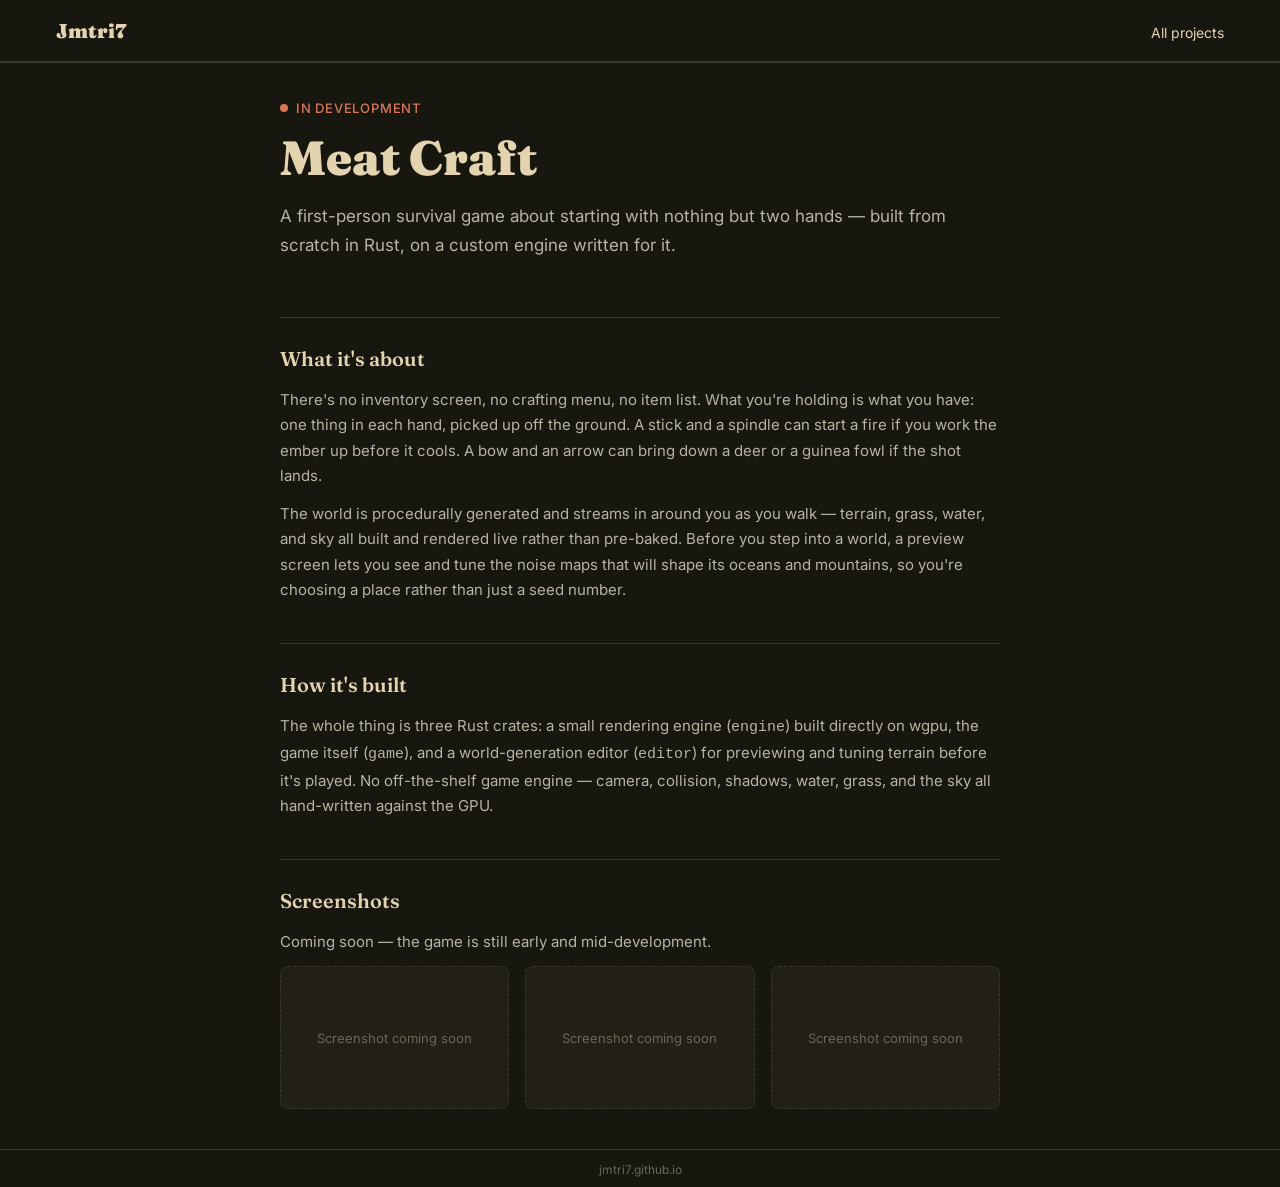
==== projects/meat-craft/index.html @ ee75c4ae "Add Meat Craft card and write-up page Meat Craft is private and still in development, so it gets a w" ====
<!DOCTYPE html>
<html lang="en">
<head>
<meta charset="utf-8">
<meta name="viewport" content="width=device-width, initial-scale=1.0">
<title>Meat Craft</title>
<meta name="description" content="Meat Craft — a primitive survival game built from scratch in Rust.">
<link href="https://fonts.googleapis.com/css2?family=Fraunces:wght@400;600;900&family=Inter:wght@400;500;600&display=swap" rel="stylesheet">
<link rel="stylesheet" href="../../css/project.css">
<style>
  body { align-items: stretch; justify-content: flex-start; padding: 96px 0 64px; }
  main {
    width: 100%;
    max-width: 760px;
    margin: 0 auto;
    padding: 0 20px;
    display: flex;
    flex-direction: column;
    gap: 40px;
  }
  .status-tag {
    display: inline-flex;
    align-items: center;
    gap: 8px;
    font-size: 13px;
    font-weight: 500;
    color: var(--accent);
    text-transform: uppercase;
    letter-spacing: 0.06em;
    margin-bottom: 16px;
  }
  .status-dot {
    width: 8px;
    height: 8px;
    border-radius: 50%;
    background: var(--accent);
  }
  h1 {
    font-family: 'Fraunces', serif;
    font-weight: 900;
    font-size: clamp(32px, 5vw, 48px);
    line-height: 1.1;
    margin: 0 0 12px;
  }
  .lede {
    font-size: 17px;
    line-height: 1.7;
    color: var(--text-muted);
  }
  h2 {
    font-family: 'Fraunces', serif;
    font-weight: 600;
    font-size: 20px;
    border-top: 1px solid var(--border);
    padding-top: 28px;
    margin: 0 0 16px;
  }
  section p {
    font-size: 15px;
    line-height: 1.7;
    color: var(--text-muted);
    margin: 0 0 12px;
  }
  section p:last-child { margin-bottom: 0; }
  .gallery {
    display: grid;
    grid-template-columns: repeat(auto-fit, minmax(200px, 1fr));
    gap: 16px;
  }
  .shot-placeholder {
    aspect-ratio: 16 / 10;
    background: var(--surface);
    border: 1px dashed var(--border);
    border-radius: 8px;
    display: flex;
    align-items: center;
    justify-content: center;
    font-size: 13px;
    color: var(--text-faint);
    text-align: center;
    padding: 16px;
  }
</style>
</head>
<body>

<header class="page-header">
  <a class="brand" href="/">Jmtri7</a>
  <nav>
    <a href="/">All projects</a>
  </nav>
</header>

<main>
  <div>
    <div class="status-tag"><span class="status-dot"></span>In development</div>
    <h1>Meat Craft</h1>
    <p class="lede">A first-person survival game about starting with nothing but two hands — built from scratch in Rust, on a custom engine written for it.</p>
  </div>

  <section>
    <h2>What it's about</h2>
    <p>There's no inventory screen, no crafting menu, no item list. What you're holding is what you have: one thing in each hand, picked up off the ground. A stick and a spindle can start a fire if you work the ember up before it cools. A bow and an arrow can bring down a deer or a guinea fowl if the shot lands.</p>
    <p>The world is procedurally generated and streams in around you as you walk — terrain, grass, water, and sky all built and rendered live rather than pre-baked. Before you step into a world, a preview screen lets you see and tune the noise maps that will shape its oceans and mountains, so you're choosing a place rather than just a seed number.</p>
  </section>

  <section>
    <h2>How it's built</h2>
    <p>The whole thing is three Rust crates: a small rendering engine (<code>engine</code>) built directly on wgpu, the game itself (<code>game</code>), and a world-generation editor (<code>editor</code>) for previewing and tuning terrain before it's played. No off-the-shelf game engine — camera, collision, shadows, water, grass, and the sky all hand-written against the GPU.</p>
  </section>

  <section>
    <h2>Screenshots</h2>
    <p>Coming soon — the game is still early and mid-development.</p>
    <div class="gallery">
      <div class="shot-placeholder">Screenshot coming soon</div>
      <div class="shot-placeholder">Screenshot coming soon</div>
      <div class="shot-placeholder">Screenshot coming soon</div>
    </div>
  </section>
</main>

<footer class="page-footer" style="position: static; margin-top: 40px;">jmtri7.github.io</footer>

</body>
</html>
---- css/project.css ----
:root {
  --bg: #17160f;
  --surface: #221f16;
  --border: #3a382c;
  --text: #e3d3af;
  --text-muted: #b9b3a3;
  --text-faint: #6b6656;
  --accent: #d97757;
}

* { box-sizing: border-box; }

html, body {
  margin: 0;
  height: 100%;
  background: var(--bg);
  color: var(--text);
  font-family: 'Inter', sans-serif;
}

body {
  display: flex;
  flex-direction: column;
  align-items: center;
  justify-content: center;
  padding: 96px 20px 64px;
}

a { color: var(--text); text-decoration: underline; text-decoration-color: var(--accent); text-underline-offset: 3px; }
a:hover { color: var(--accent); }

.page-header {
  position: fixed;
  top: 0; left: 0; right: 0;
  display: flex;
  justify-content: space-between;
  align-items: baseline;
  padding: 18px clamp(20px, 6vw, 56px);
  background: var(--bg);
  border-bottom: 2px solid var(--border);
  z-index: 10;
}

.page-header .brand {
  font-family: 'Fraunces', serif;
  font-weight: 900;
  font-size: 20px;
  text-decoration: none;
}

.page-header nav { display: flex; gap: 20px; font-size: 14px; }
.page-header nav a { text-decoration: none; }
.page-header nav a:hover { text-decoration: underline; }

.page-title {
  font-family: 'Fraunces', serif;
  font-weight: 600;
  font-size: 24px;
  margin-bottom: 8px;
  text-align: center;
}

.page-instructions {
  font-size: 14px;
  color: var(--text-muted);
  text-align: center;
  margin-bottom: 24px;
  max-width: 480px;
}

.stage {
  background: var(--surface);
  border: 1px solid var(--border);
  border-radius: 12px;
  padding: 24px;
  display: flex;
  flex-direction: column;
  align-items: center;
  gap: 16px;
}

canvas {
  max-width: 500px;
  max-height: 500px;
  width: auto;
  height: auto;
  display: block;
}

.page-footer {
  position: fixed;
  bottom: 0; left: 0; right: 0;
  text-align: center;
  font-size: 12px;
  color: var(--text-faint);
  padding: 12px;
  background: var(--bg);
  border-top: 1px solid var(--border);
}

/* Visual Maths index grid */

.grid {
  display: grid;
  grid-template-columns: repeat(auto-fit, minmax(220px, 1fr));
  gap: 20px;
  width: 100%;
  max-width: 700px;
}

.card {
  display: flex;
  flex-direction: column;
  gap: 8px;
  background: var(--surface);
  border: 1px solid var(--border);
  border-radius: 8px;
  padding: 24px;
  text-decoration: none;
}

.card:hover { border-color: var(--accent); }

.card-title {
  font-family: 'Fraunces', serif;
  font-weight: 600;
  font-size: 19px;
  color: var(--text);
  text-decoration: none;
}

.card-desc {
  font-size: 13px;
  color: var(--text-muted);
}
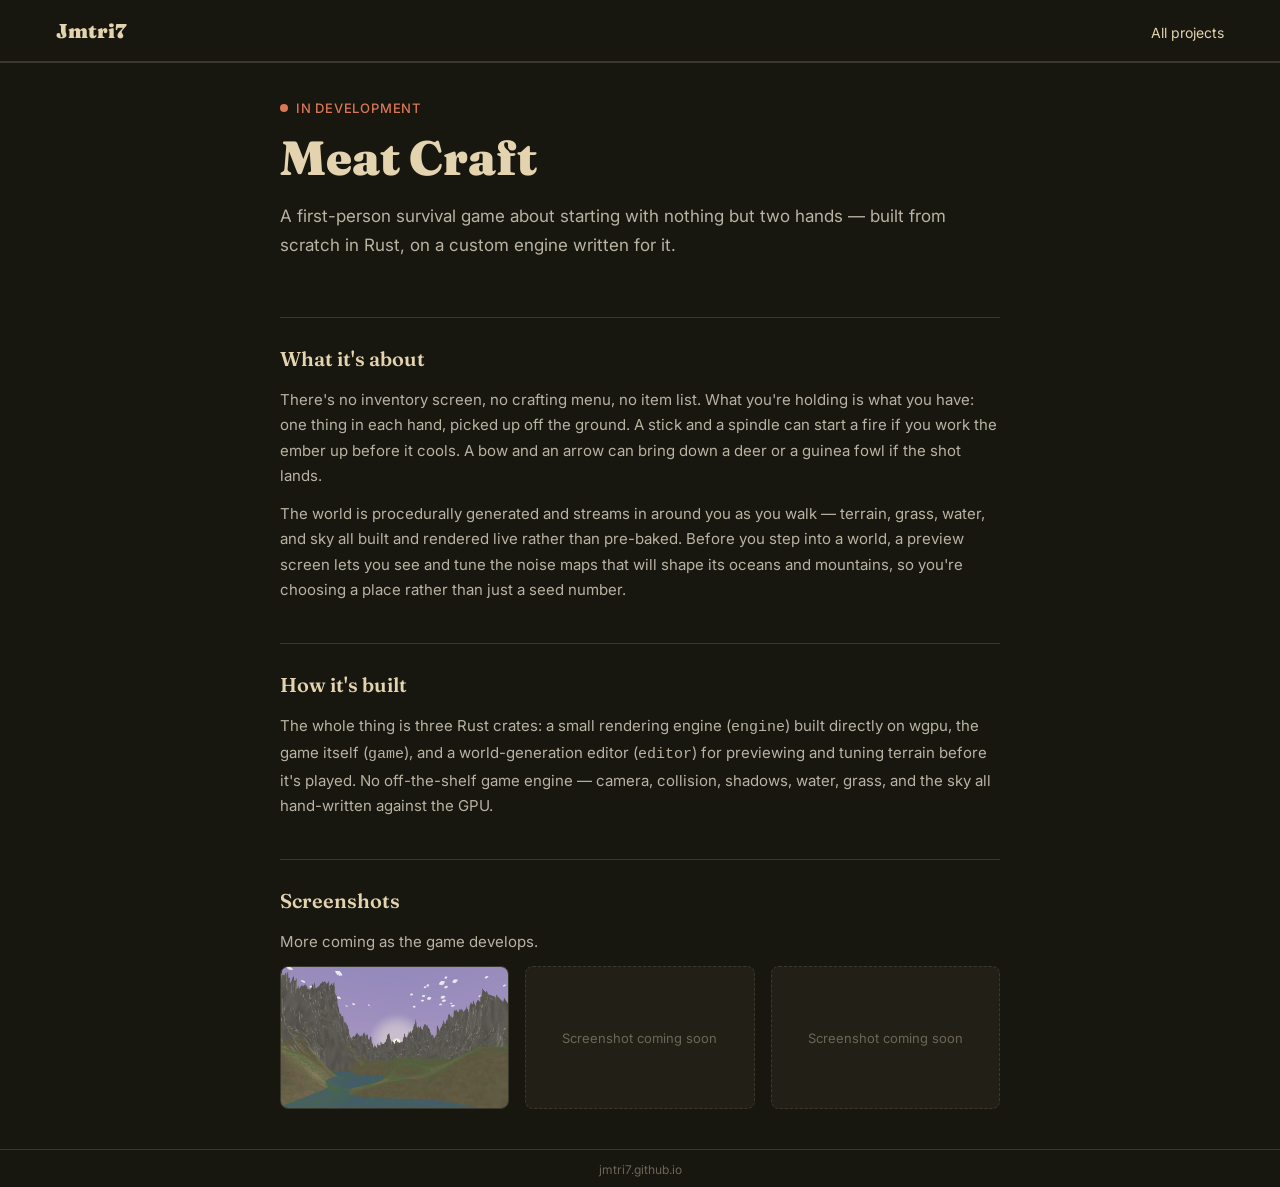
==== commit ed87676d: "Use provided screenshot for Meat Craft card and gallery Replaces the typographic placeholder thumbna" ====
--- a/projects/meat-craft/index.html
+++ b/projects/meat-craft/index.html
@@ -80,6 +80,14 @@
     text-align: center;
     padding: 16px;
   }
+  .gallery img {
+    width: 100%;
+    aspect-ratio: 16 / 10;
+    object-fit: cover;
+    border-radius: 8px;
+    border: 1px solid var(--border);
+    display: block;
+  }
 </style>
 </head>
 <body>
@@ -111,9 +119,9 @@
 
   <section>
     <h2>Screenshots</h2>
-    <p>Coming soon — the game is still early and mid-development.</p>
+    <p>More coming as the game develops.</p>
     <div class="gallery">
-      <div class="shot-placeholder">Screenshot coming soon</div>
+      <img src="../../assets/thumbnails/meat-craft.png" alt="A mountain valley in Meat Craft, procedurally generated terrain with a river running through green hills below jagged peaks.">
       <div class="shot-placeholder">Screenshot coming soon</div>
       <div class="shot-placeholder">Screenshot coming soon</div>
     </div>
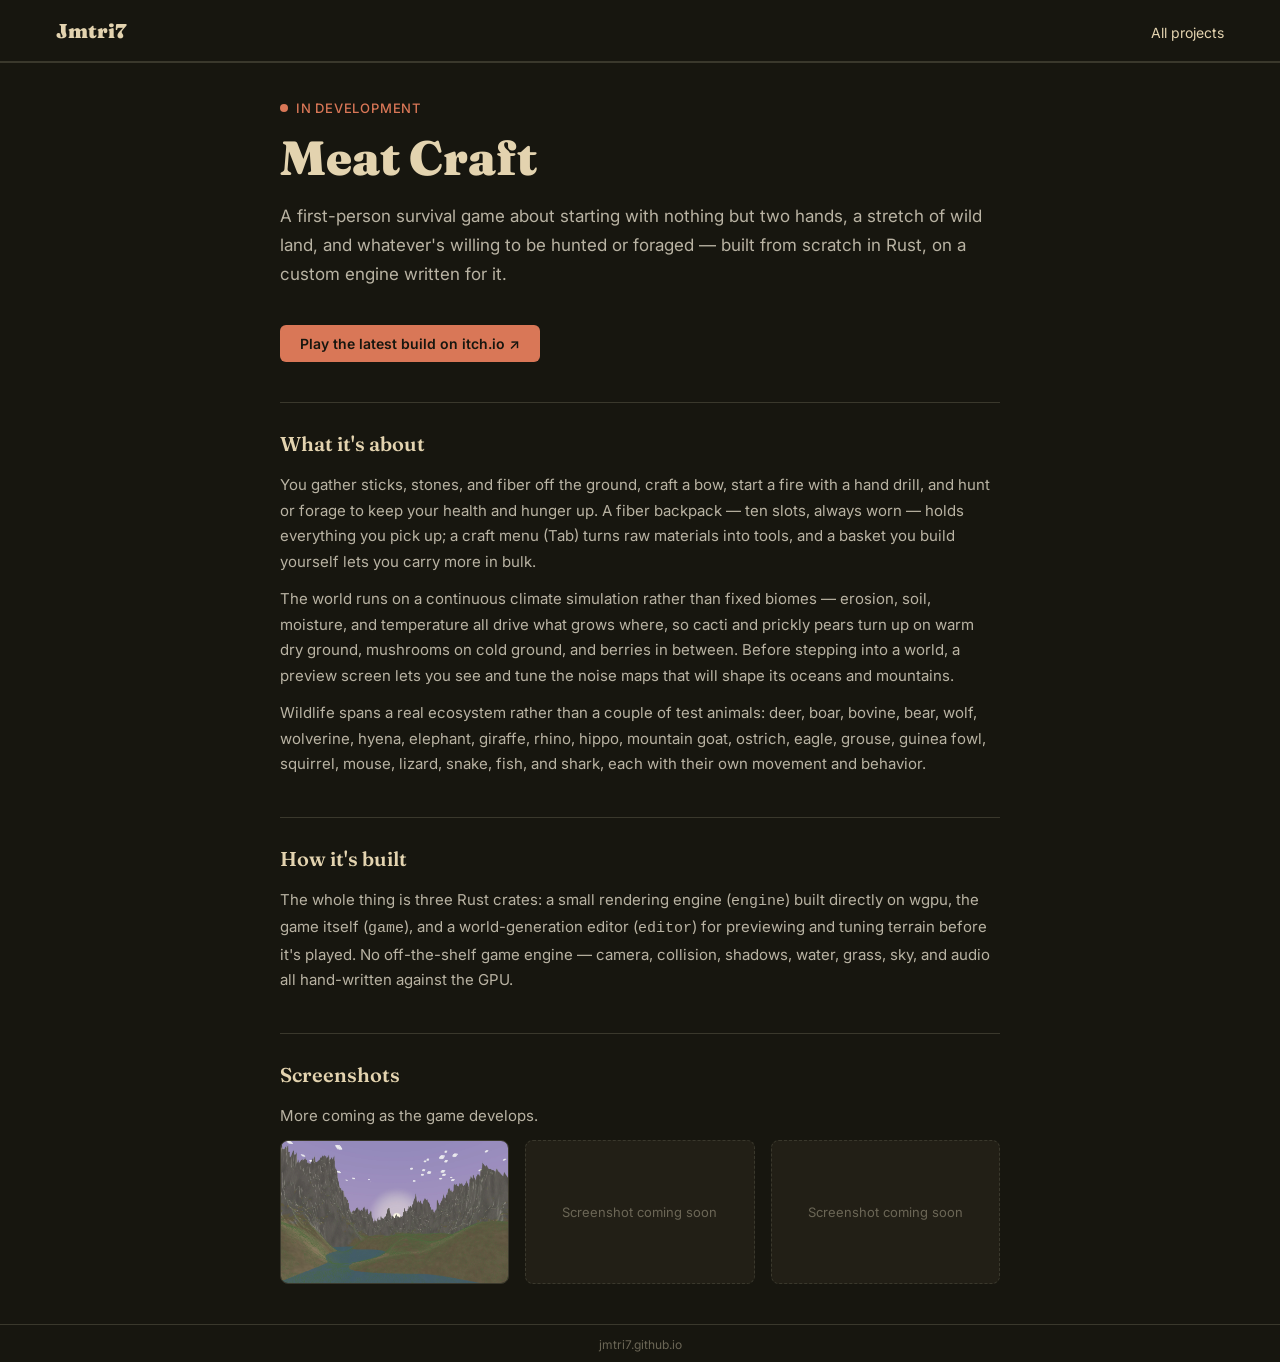
==== commit b9238aca: "Update Meat Craft write-up to match latest code, add itch.io link The game has grown a lot since the" ====
--- a/projects/meat-craft/index.html
+++ b/projects/meat-craft/index.html
@@ -88,6 +88,28 @@
     border: 1px solid var(--border);
     display: block;
   }
+  .itch-link {
+    display: inline-flex;
+    align-items: center;
+    gap: 8px;
+    margin-top: 20px;
+    padding: 10px 20px;
+    background: var(--accent);
+    color: var(--bg);
+    font-weight: 600;
+    font-size: 14px;
+    border-radius: 6px;
+    text-decoration: none;
+  }
+  .itch-link:hover { color: var(--bg); opacity: 0.9; }
+  ul.feature-list {
+    margin: 0;
+    padding-left: 20px;
+    font-size: 15px;
+    line-height: 1.8;
+    color: var(--text-muted);
+  }
+  ul.feature-list li { margin-bottom: 4px; }
 </style>
 </head>
 <body>
@@ -103,18 +125,20 @@
   <div>
     <div class="status-tag"><span class="status-dot"></span>In development</div>
     <h1>Meat Craft</h1>
-    <p class="lede">A first-person survival game about starting with nothing but two hands — built from scratch in Rust, on a custom engine written for it.</p>
+    <p class="lede">A first-person survival game about starting with nothing but two hands, a stretch of wild land, and whatever's willing to be hunted or foraged — built from scratch in Rust, on a custom engine written for it.</p>
+    <a class="itch-link" href="https://terrorofthetides.itch.io/tap-out" target="_blank" rel="noopener">Play the latest build on itch.io ↗</a>
   </div>
 
   <section>
     <h2>What it's about</h2>
-    <p>There's no inventory screen, no crafting menu, no item list. What you're holding is what you have: one thing in each hand, picked up off the ground. A stick and a spindle can start a fire if you work the ember up before it cools. A bow and an arrow can bring down a deer or a guinea fowl if the shot lands.</p>
-    <p>The world is procedurally generated and streams in around you as you walk — terrain, grass, water, and sky all built and rendered live rather than pre-baked. Before you step into a world, a preview screen lets you see and tune the noise maps that will shape its oceans and mountains, so you're choosing a place rather than just a seed number.</p>
+    <p>You gather sticks, stones, and fiber off the ground, craft a bow, start a fire with a hand drill, and hunt or forage to keep your health and hunger up. A fiber backpack — ten slots, always worn — holds everything you pick up; a craft menu (Tab) turns raw materials into tools, and a basket you build yourself lets you carry more in bulk.</p>
+    <p>The world runs on a continuous climate simulation rather than fixed biomes — erosion, soil, moisture, and temperature all drive what grows where, so cacti and prickly pears turn up on warm dry ground, mushrooms on cold ground, and berries in between. Before stepping into a world, a preview screen lets you see and tune the noise maps that will shape its oceans and mountains.</p>
+    <p>Wildlife spans a real ecosystem rather than a couple of test animals: deer, boar, bovine, bear, wolf, wolverine, hyena, elephant, giraffe, rhino, hippo, mountain goat, ostrich, eagle, grouse, guinea fowl, squirrel, mouse, lizard, snake, fish, and shark, each with their own movement and behavior.</p>
   </section>
 
   <section>
     <h2>How it's built</h2>
-    <p>The whole thing is three Rust crates: a small rendering engine (<code>engine</code>) built directly on wgpu, the game itself (<code>game</code>), and a world-generation editor (<code>editor</code>) for previewing and tuning terrain before it's played. No off-the-shelf game engine — camera, collision, shadows, water, grass, and the sky all hand-written against the GPU.</p>
+    <p>The whole thing is three Rust crates: a small rendering engine (<code>engine</code>) built directly on wgpu, the game itself (<code>game</code>), and a world-generation editor (<code>editor</code>) for previewing and tuning terrain before it's played. No off-the-shelf game engine — camera, collision, shadows, water, grass, sky, and audio all hand-written against the GPU.</p>
   </section>
 
   <section>
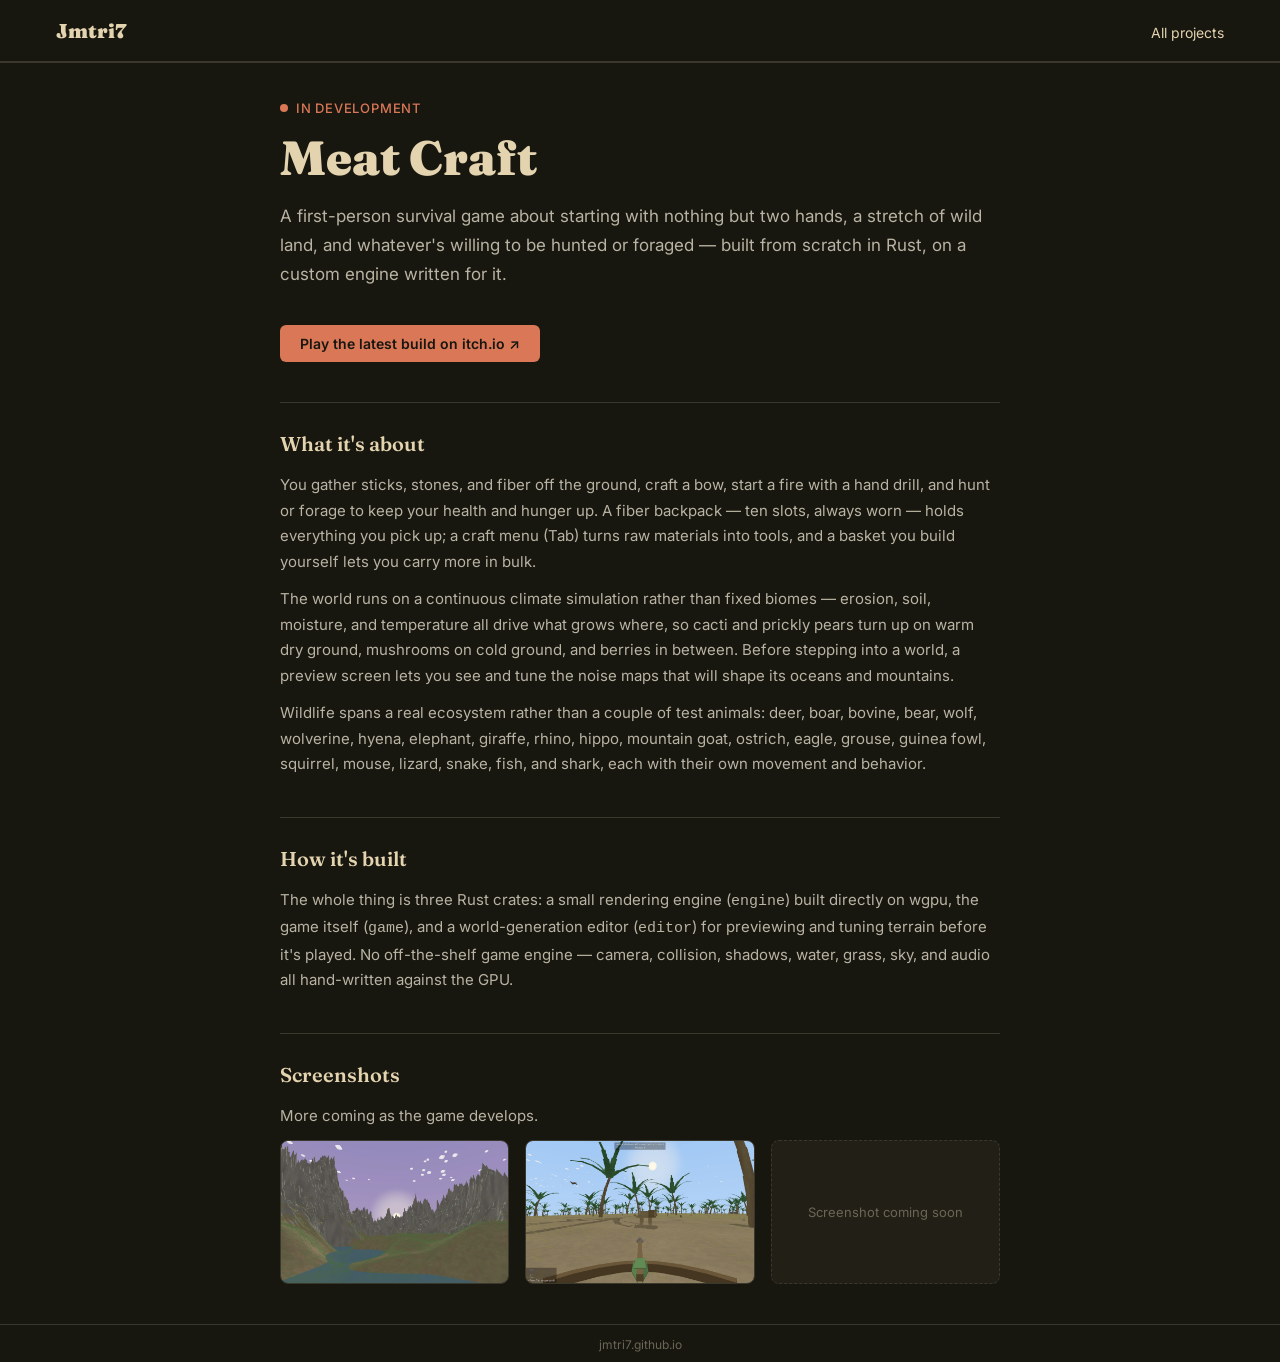
==== commit b82cdccf: "Add second Meat Craft screenshot (archery HUD) Shows the bow draw, backpack/health/hunger HUD, and a" ====
--- a/projects/meat-craft/index.html
+++ b/projects/meat-craft/index.html
@@ -146,7 +146,7 @@
     <p>More coming as the game develops.</p>
     <div class="gallery">
       <img src="../../assets/thumbnails/meat-craft.png" alt="A mountain valley in Meat Craft, procedurally generated terrain with a river running through green hills below jagged peaks.">
-      <div class="shot-placeholder">Screenshot coming soon</div>
+      <img src="../../assets/thumbnails/meat-craft-2.png" alt="Drawing a bow at an elephant in a palm grove in Meat Craft, with the backpack, health, and hunger HUD visible.">
       <div class="shot-placeholder">Screenshot coming soon</div>
     </div>
   </section>
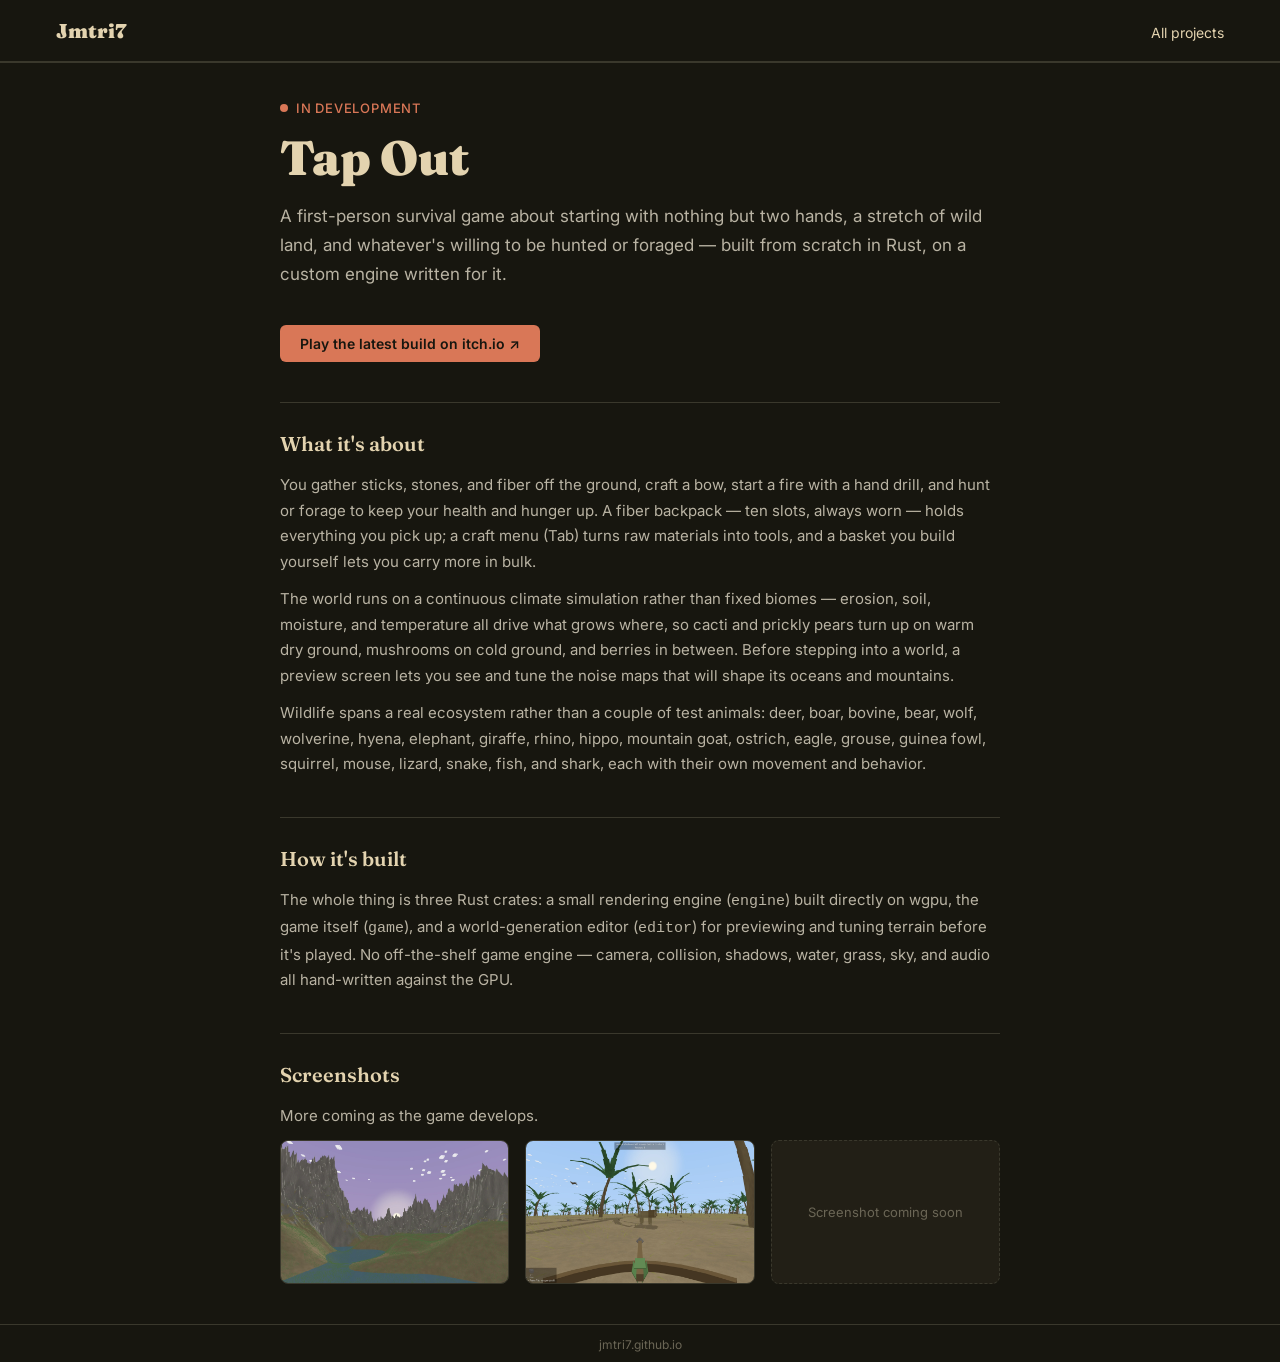
==== commit 20b61b4b: "Rename and screenshots" ====
--- a/projects/meat-craft/index.html
+++ b/projects/meat-craft/index.html
@@ -3,8 +3,8 @@
 <head>
 <meta charset="utf-8">
 <meta name="viewport" content="width=device-width, initial-scale=1.0">
-<title>Meat Craft</title>
-<meta name="description" content="Meat Craft — a primitive survival game built from scratch in Rust.">
+<title>Tap Out</title>
+<meta name="description" content="Tap Out — a primitive survival game built from scratch in Rust.">
 <link href="https://fonts.googleapis.com/css2?family=Fraunces:wght@400;600;900&family=Inter:wght@400;500;600&display=swap" rel="stylesheet">
 <link rel="stylesheet" href="../../css/project.css">
 <style>
@@ -88,6 +88,41 @@
     border: 1px solid var(--border);
     display: block;
   }
+  .gallery img { cursor: zoom-in; }
+  .lightbox {
+    position: fixed;
+    inset: 0;
+    z-index: 100;
+    display: none;
+    align-items: center;
+    justify-content: center;
+    padding: 32px;
+    background: rgba(0, 0, 0, 0.85);
+    cursor: zoom-out;
+  }
+  .lightbox.open { display: flex; }
+  .lightbox img {
+    max-width: 100%;
+    max-height: 100%;
+    border-radius: 8px;
+    box-shadow: 0 8px 40px rgba(0, 0, 0, 0.6);
+    cursor: default;
+  }
+  .lightbox-close {
+    position: absolute;
+    top: 16px;
+    right: 20px;
+    width: 40px;
+    height: 40px;
+    border: 0;
+    border-radius: 50%;
+    background: rgba(255, 255, 255, 0.15);
+    color: #fff;
+    font-size: 26px;
+    line-height: 1;
+    cursor: pointer;
+  }
+  .lightbox-close:hover { background: rgba(255, 255, 255, 0.3); }
   .itch-link {
     display: inline-flex;
     align-items: center;
@@ -124,7 +159,7 @@
 <main>
   <div>
     <div class="status-tag"><span class="status-dot"></span>In development</div>
-    <h1>Meat Craft</h1>
+    <h1>Tap Out</h1>
     <p class="lede">A first-person survival game about starting with nothing but two hands, a stretch of wild land, and whatever's willing to be hunted or foraged — built from scratch in Rust, on a custom engine written for it.</p>
     <a class="itch-link" href="https://terrorofthetides.itch.io/tap-out" target="_blank" rel="noopener">Play the latest build on itch.io ↗</a>
   </div>
@@ -145,8 +180,8 @@
     <h2>Screenshots</h2>
     <p>More coming as the game develops.</p>
     <div class="gallery">
-      <img src="../../assets/thumbnails/meat-craft.png" alt="A mountain valley in Meat Craft, procedurally generated terrain with a river running through green hills below jagged peaks.">
-      <img src="../../assets/thumbnails/meat-craft-2.png" alt="Drawing a bow at an elephant in a palm grove in Meat Craft, with the backpack, health, and hunger HUD visible.">
+      <img src="../../assets/thumbnails/meat-craft.png" alt="A mountain valley in Tap Out, procedurally generated terrain with a river running through green hills below jagged peaks.">
+      <img src="../../assets/thumbnails/meat-craft-2.png" alt="Drawing a bow at an elephant in a palm grove in Tap Out, with the backpack, health, and hunger HUD visible.">
       <div class="shot-placeholder">Screenshot coming soon</div>
     </div>
   </section>
@@ -154,5 +189,31 @@
 
 <footer class="page-footer" style="position: static; margin-top: 40px;">jmtri7.github.io</footer>
 
+<div class="lightbox" id="lightbox" role="dialog" aria-modal="true" aria-label="Screenshot preview">
+  <button class="lightbox-close" id="lightbox-close" aria-label="Close">&times;</button>
+  <img id="lightbox-img" alt="">
+</div>
+
+<script>
+  (function () {
+    var box = document.getElementById('lightbox');
+    var big = document.getElementById('lightbox-img');
+    function close() { box.classList.remove('open'); }
+    document.querySelectorAll('.gallery img').forEach(function (img) {
+      img.addEventListener('click', function () {
+        big.src = img.src;
+        big.alt = img.alt;
+        box.classList.add('open');
+      });
+    });
+    box.addEventListener('click', function (e) {
+      if (e.target !== big) close();
+    });
+    document.addEventListener('keydown', function (e) {
+      if (e.key === 'Escape') close();
+    });
+  })();
+</script>
+
 </body>
 </html>
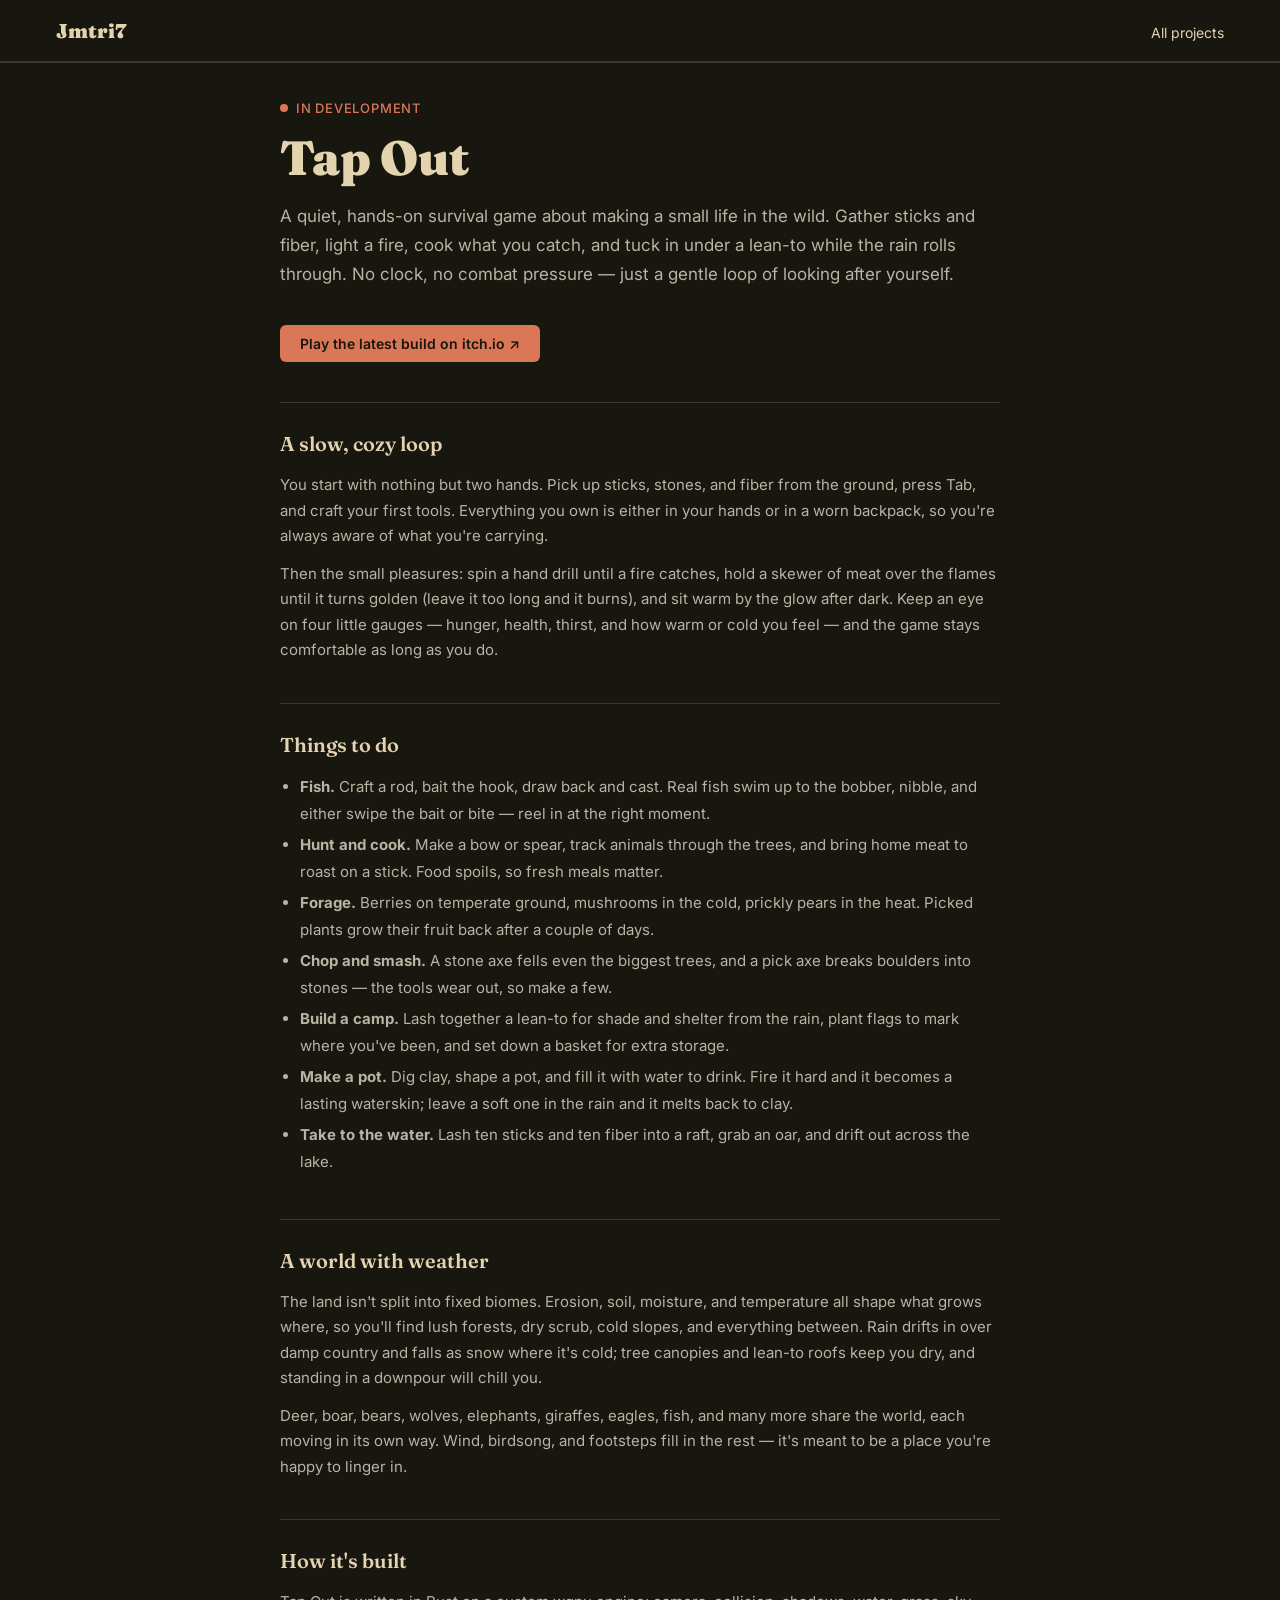
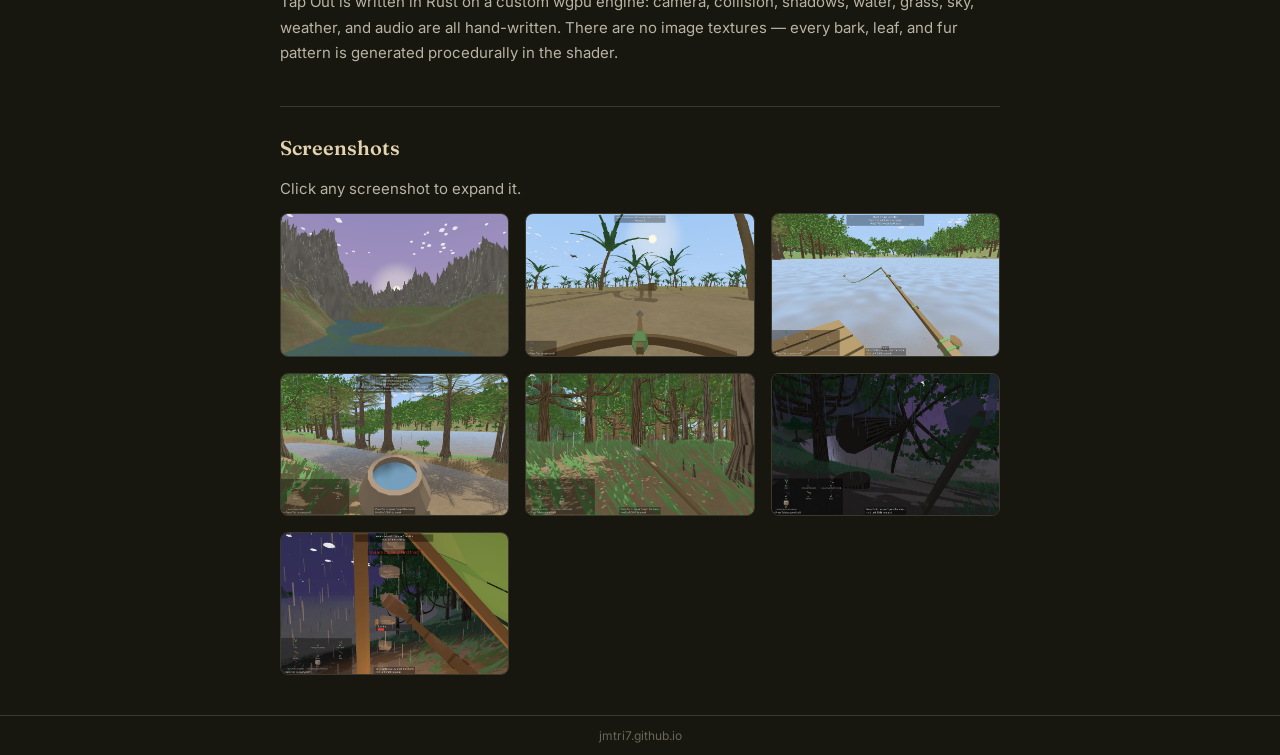
==== commit b471ff3d: "Rewrite Tap Out page around gameplay and coziness, add five screenshots Co-Authored-By: Claude Sonne" ====
--- a/projects/meat-craft/index.html
+++ b/projects/meat-craft/index.html
@@ -4,7 +4,7 @@
 <meta charset="utf-8">
 <meta name="viewport" content="width=device-width, initial-scale=1.0">
 <title>Tap Out</title>
-<meta name="description" content="Tap Out — a primitive survival game built from scratch in Rust.">
+<meta name="description" content="Tap Out — a cozy, hands-on survival game about fishing, cooking, and camping, built from scratch in Rust.">
 <link href="https://fonts.googleapis.com/css2?family=Fraunces:wght@400;600;900&family=Inter:wght@400;500;600&display=swap" rel="stylesheet">
 <link rel="stylesheet" href="../../css/project.css">
 <style>
@@ -123,6 +123,23 @@
     cursor: pointer;
   }
   .lightbox-close:hover { background: rgba(255, 255, 255, 0.3); }
+  .lightbox-nav {
+    position: absolute;
+    top: 50%;
+    transform: translateY(-50%);
+    width: 48px;
+    height: 48px;
+    border: 0;
+    border-radius: 50%;
+    background: rgba(255, 255, 255, 0.15);
+    color: #fff;
+    font-size: 28px;
+    line-height: 1;
+    cursor: pointer;
+  }
+  .lightbox-nav:hover { background: rgba(255, 255, 255, 0.3); }
+  .lightbox-prev { left: 16px; }
+  .lightbox-next { right: 16px; }
   .itch-link {
     display: inline-flex;
     align-items: center;
@@ -160,29 +177,51 @@
   <div>
     <div class="status-tag"><span class="status-dot"></span>In development</div>
     <h1>Tap Out</h1>
-    <p class="lede">A first-person survival game about starting with nothing but two hands, a stretch of wild land, and whatever's willing to be hunted or foraged — built from scratch in Rust, on a custom engine written for it.</p>
+    <p class="lede">A quiet, hands-on survival game about making a small life in the wild. Gather sticks and fiber, light a fire, cook what you catch, and tuck in under a lean-to while the rain rolls through. No clock, no combat pressure — just a gentle loop of looking after yourself.</p>
     <a class="itch-link" href="https://terrorofthetides.itch.io/tap-out" target="_blank" rel="noopener">Play the latest build on itch.io ↗</a>
   </div>
 
   <section>
-    <h2>What it's about</h2>
-    <p>You gather sticks, stones, and fiber off the ground, craft a bow, start a fire with a hand drill, and hunt or forage to keep your health and hunger up. A fiber backpack — ten slots, always worn — holds everything you pick up; a craft menu (Tab) turns raw materials into tools, and a basket you build yourself lets you carry more in bulk.</p>
-    <p>The world runs on a continuous climate simulation rather than fixed biomes — erosion, soil, moisture, and temperature all drive what grows where, so cacti and prickly pears turn up on warm dry ground, mushrooms on cold ground, and berries in between. Before stepping into a world, a preview screen lets you see and tune the noise maps that will shape its oceans and mountains.</p>
-    <p>Wildlife spans a real ecosystem rather than a couple of test animals: deer, boar, bovine, bear, wolf, wolverine, hyena, elephant, giraffe, rhino, hippo, mountain goat, ostrich, eagle, grouse, guinea fowl, squirrel, mouse, lizard, snake, fish, and shark, each with their own movement and behavior.</p>
+    <h2>A slow, cozy loop</h2>
+    <p>You start with nothing but two hands. Pick up sticks, stones, and fiber from the ground, press Tab, and craft your first tools. Everything you own is either in your hands or in a worn backpack, so you're always aware of what you're carrying.</p>
+    <p>Then the small pleasures: spin a hand drill until a fire catches, hold a skewer of meat over the flames until it turns golden (leave it too long and it burns), and sit warm by the glow after dark. Keep an eye on four little gauges — hunger, health, thirst, and how warm or cold you feel — and the game stays comfortable as long as you do.</p>
+  </section>
+
+  <section>
+    <h2>Things to do</h2>
+    <ul class="feature-list">
+      <li><strong>Fish.</strong> Craft a rod, bait the hook, draw back and cast. Real fish swim up to the bobber, nibble, and either swipe the bait or bite — reel in at the right moment.</li>
+      <li><strong>Hunt and cook.</strong> Make a bow or spear, track animals through the trees, and bring home meat to roast on a stick. Food spoils, so fresh meals matter.</li>
+      <li><strong>Forage.</strong> Berries on temperate ground, mushrooms in the cold, prickly pears in the heat. Picked plants grow their fruit back after a couple of days.</li>
+      <li><strong>Chop and smash.</strong> A stone axe fells even the biggest trees, and a pick axe breaks boulders into stones — the tools wear out, so make a few.</li>
+      <li><strong>Build a camp.</strong> Lash together a lean-to for shade and shelter from the rain, plant flags to mark where you've been, and set down a basket for extra storage.</li>
+      <li><strong>Make a pot.</strong> Dig clay, shape a pot, and fill it with water to drink. Fire it hard and it becomes a lasting waterskin; leave a soft one in the rain and it melts back to clay.</li>
+      <li><strong>Take to the water.</strong> Lash ten sticks and ten fiber into a raft, grab an oar, and drift out across the lake.</li>
+    </ul>
+  </section>
+
+  <section>
+    <h2>A world with weather</h2>
+    <p>The land isn't split into fixed biomes. Erosion, soil, moisture, and temperature all shape what grows where, so you'll find lush forests, dry scrub, cold slopes, and everything between. Rain drifts in over damp country and falls as snow where it's cold; tree canopies and lean-to roofs keep you dry, and standing in a downpour will chill you.</p>
+    <p>Deer, boar, bears, wolves, elephants, giraffes, eagles, fish, and many more share the world, each moving in its own way. Wind, birdsong, and footsteps fill in the rest — it's meant to be a place you're happy to linger in.</p>
   </section>
 
   <section>
     <h2>How it's built</h2>
-    <p>The whole thing is three Rust crates: a small rendering engine (<code>engine</code>) built directly on wgpu, the game itself (<code>game</code>), and a world-generation editor (<code>editor</code>) for previewing and tuning terrain before it's played. No off-the-shelf game engine — camera, collision, shadows, water, grass, sky, and audio all hand-written against the GPU.</p>
+    <p>Tap Out is written in Rust on a custom wgpu engine: camera, collision, shadows, water, grass, sky, weather, and audio are all hand-written. There are no image textures — every bark, leaf, and fur pattern is generated procedurally in the shader.</p>
   </section>
 
   <section>
     <h2>Screenshots</h2>
-    <p>More coming as the game develops.</p>
+    <p>Click any screenshot to expand it.</p>
     <div class="gallery">
       <img src="../../assets/thumbnails/meat-craft.png" alt="A mountain valley in Tap Out, procedurally generated terrain with a river running through green hills below jagged peaks.">
       <img src="../../assets/thumbnails/meat-craft-2.png" alt="Drawing a bow at an elephant in a palm grove in Tap Out, with the backpack, health, and hunger HUD visible.">
-      <div class="shot-placeholder">Screenshot coming soon</div>
+      <img src="../../assets/thumbnails/meat-craft-3.webp" alt="Fishing from a wooden raft on a calm lake in Tap Out, with the bobber floating out on the water and forest along the far shore.">
+      <img src="../../assets/thumbnails/meat-craft-4.webp" alt="Drinking fresh water from a handmade clay pot in Tap Out, on a rainy shore among cypress and mangrove trees where fresh and salt water meet.">
+      <img src="../../assets/thumbnails/meat-craft-5.webp" alt="Sneaking through tall grass in a rainy forest with a spear in hand, closing in on deer in Tap Out.">
+      <img src="../../assets/thumbnails/meat-craft-6.webp" alt="Felling a large tree with a stone axe on a dark, rainy night in Tap Out, the cut trunk toppling beside the stump.">
+      <img src="../../assets/thumbnails/meat-craft-7.webp" alt="Cooking meat over a fire under a lean-to shelter on a rainy night in Tap Out, with the on-screen prompt that the meat is cooked.">
     </div>
   </section>
 </main>
@@ -191,26 +230,45 @@
 
 <div class="lightbox" id="lightbox" role="dialog" aria-modal="true" aria-label="Screenshot preview">
   <button class="lightbox-close" id="lightbox-close" aria-label="Close">&times;</button>
+  <button class="lightbox-nav lightbox-prev" id="lightbox-prev" aria-label="Previous screenshot">&#8249;</button>
   <img id="lightbox-img" alt="">
+  <button class="lightbox-nav lightbox-next" id="lightbox-next" aria-label="Next screenshot">&#8250;</button>
 </div>
 
 <script>
   (function () {
     var box = document.getElementById('lightbox');
     var big = document.getElementById('lightbox-img');
+    var imgs = Array.prototype.slice.call(document.querySelectorAll('.gallery img'));
+    var current = 0;
+    function show(i) {
+      current = (i + imgs.length) % imgs.length;
+      big.src = imgs[current].src;
+      big.alt = imgs[current].alt;
+    }
     function close() { box.classList.remove('open'); }
-    document.querySelectorAll('.gallery img').forEach(function (img) {
+    imgs.forEach(function (img, i) {
       img.addEventListener('click', function () {
-        big.src = img.src;
-        big.alt = img.alt;
+        show(i);
         box.classList.add('open');
       });
     });
+    document.getElementById('lightbox-prev').addEventListener('click', function (e) {
+      e.stopPropagation();
+      show(current - 1);
+    });
+    document.getElementById('lightbox-next').addEventListener('click', function (e) {
+      e.stopPropagation();
+      show(current + 1);
+    });
     box.addEventListener('click', function (e) {
       if (e.target !== big) close();
     });
     document.addEventListener('keydown', function (e) {
+      if (!box.classList.contains('open')) return;
       if (e.key === 'Escape') close();
+      else if (e.key === 'ArrowLeft') show(current - 1);
+      else if (e.key === 'ArrowRight') show(current + 1);
     });
   })();
 </script>
